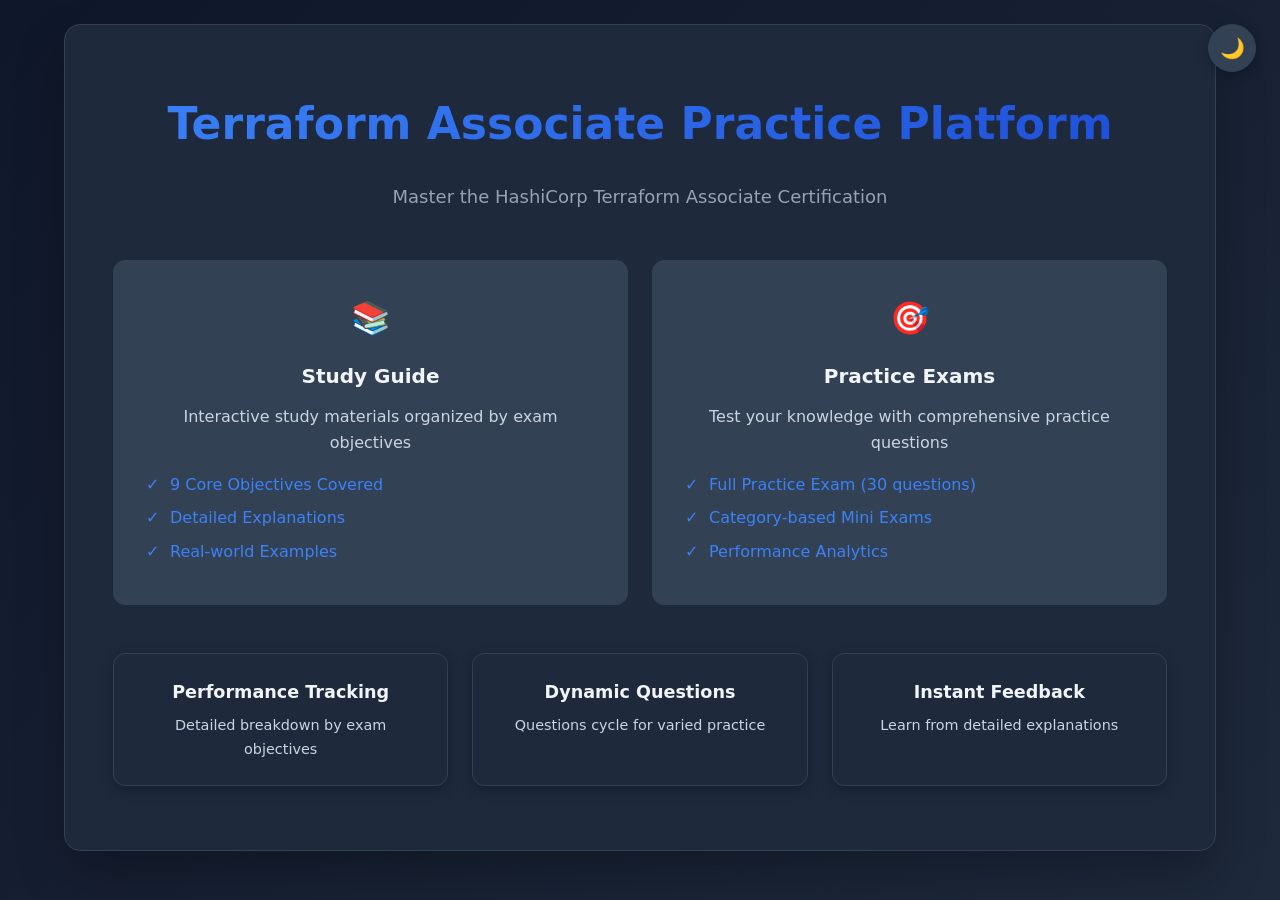
==== index.html @ 5cf45c3d "feat: theme toggler" ====
<!DOCTYPE html>
<html lang="en">
<head>
    <meta charset="UTF-8">
    <meta name="viewport" content="width=device-width, initial-scale=1.0">
    <title>Terraform Associate Practice Platform</title>
    <link rel="stylesheet" href="styles.css">
</head>
<body>
    <div class="container">
        <!-- Theme Toggle -->
        <div class="theme-toggle-container">
            <button class="theme-toggle" onclick="toggleTheme()" aria-label="Toggle theme">
                <span class="theme-icon">🌙</span>
            </button>
        </div>

        <!-- Welcome Screen -->
        <div class="screen active" id="welcome-screen">
            <div class="welcome-content">
                <h1>Terraform Associate Practice Platform</h1>
                <p class="subtitle">Master the HashiCorp Terraform Associate Certification</p>

                <div class="mode-selection">
                    <div class="mode-card" onclick="showStudyGuide()">
                        <div class="mode-icon">📚</div>
                        <h3>Study Guide</h3>
                        <p>Interactive study materials organized by exam objectives</p>
                        <ul>
                            <li>9 Core Objectives Covered</li>
                            <li>Detailed Explanations</li>
                            <li>Real-world Examples</li>
                        </ul>
                    </div>

                    <div class="mode-card" onclick="showExamOptions()">
                        <div class="mode-icon">🎯</div>
                        <h3>Practice Exams</h3>
                        <p>Test your knowledge with comprehensive practice questions</p>
                        <ul>
                            <li>Full Practice Exam (30 questions)</li>
                            <li>Category-based Mini Exams</li>
                            <li>Performance Analytics</li>
                        </ul>
                    </div>
                </div>

                <div class="exam-info">
                    <div class="info-card">
                        <h3>Performance Tracking</h3>
                        <p>Detailed breakdown by exam objectives</p>
                    </div>
                    <div class="info-card">
                        <h3>Dynamic Questions</h3>
                        <p>Questions cycle for varied practice</p>
                    </div>
                    <div class="info-card">
                        <h3>Instant Feedback</h3>
                        <p>Learn from detailed explanations</p>
                    </div>
                </div>
            </div>
        </div>

        <!-- Study Guide Screen -->
        <div class="screen" id="study-guide-screen">
            <div class="study-header">
                <button class="btn-back" onclick="goHome()">← Back to Home</button>
                <h1>Terraform Associate Study Guide</h1>
                <p>Comprehensive study materials for all 9 exam objectives</p>
            </div>

            <div class="objectives-grid" id="objectives-grid">
                <!-- Objectives will be populated by JavaScript -->
            </div>
        </div>

        <!-- Objective Detail Screen -->
        <div class="screen" id="objective-detail-screen">
            <div class="objective-header">
                <button class="btn-back" onclick="showStudyGuide()">← Back to Study Guide</button>
                <div class="objective-title" id="objective-title"></div>
                <div class="objective-description" id="objective-description"></div>
            </div>

            <div class="objective-content" id="objective-content">
                <!-- Content will be populated by JavaScript -->
            </div>

            <div class="objective-actions">
                <button class="btn-secondary" onclick="startObjectiveExam()">Practice Questions for This Objective</button>
            </div>
        </div>

        <!-- Exam Options Screen -->
        <div class="screen" id="exam-options-screen">
            <div class="exam-options-header">
                <button class="btn-back" onclick="goHome()">← Back to Home</button>
                <h1>Practice Exam Options</h1>
                <p>Choose your preferred exam format</p>
            </div>

            <div class="exam-types">
                <div class="exam-type-card" onclick="startFullExam()">
                    <div class="exam-icon">🏆</div>
                    <h3>Full Practice Exam</h3>
                    <p>30 questions covering all objectives</p>
                    <div class="exam-details">
                        <span>45 minutes</span>
                        <span>Complete performance analysis</span>
                    </div>
                </div>

                <div class="exam-type-card" onclick="showCategoryExams()">
                    <div class="exam-icon">📋</div>
                    <h3>Category-based Exams</h3>
                    <p>Focus on specific exam objectives</p>
                    <div class="exam-details">
                        <span>5-10 minutes each</span>
                        <span>Targeted practice</span>
                    </div>
                </div>
            </div>
        </div>

        <!-- Category Exams Screen -->
        <div class="screen" id="category-exams-screen">
            <div class="category-header">
                <button class="btn-back" onclick="showExamOptions()">← Back to Exam Options</button>
                <h1>Category-based Practice Exams</h1>
                <p>Select an objective to practice specific topics</p>
            </div>

            <div class="category-grid" id="category-grid">
                <!-- Categories will be populated by JavaScript -->
            </div>
        </div>

        <!-- Exam Screen -->
        <div class="screen" id="exam-screen">
            <div class="exam-header">
                <button class="btn-back" onclick="exitExam()">← Exit Exam</button>
                <div class="exam-progress">
                    <div class="progress-info">
                        <span id="questionCounter">Question 1 of 30</span>
                        <span id="timer">45:00</span>
                    </div>
                    <div class="progress-bar">
                        <div class="progress-fill" id="progressFill"></div>
                    </div>
                </div>
            </div>

            <div class="question-container">
                <div class="question-header">
                    <div class="question-meta">
                        <span class="difficulty-badge" id="difficultyBadge">Medium</span>
                        <span class="objective-badge" id="objectiveBadge">Objective 3</span>
                    </div>
                </div>

                <div class="question-content">
                    <h2 id="questionText">Question will appear here</h2>
                    <div class="code-block" id="codeBlock" style="display: none;">
                        <pre><code id="codeContent"></code></pre>
                    </div>
                </div>

                <div class="options-container" id="optionsContainer">
                    <!-- Options will be populated by JavaScript -->
                </div>

                <div class="question-actions">
                    <button class="btn-secondary" onclick="previousQuestion()">← Previous</button>
                    <button class="btn-primary" onclick="nextQuestion()">Next →</button>
                </div>
            </div>
        </div>

        <!-- Results Screen -->
        <div class="screen" id="results-screen">
            <div class="results-header">
                <h1>Exam Complete!</h1>
                <div class="score-display">
                    <div class="score-circle">
                        <span class="score-percentage" id="scorePercentage">0%</span>
                        <span class="score-text">Score</span>
                    </div>
                </div>
            </div>

            <div class="results-content">
                <div class="results-summary">
                    <div class="summary-card">
                        <h3>Overall Performance</h3>
                        <div class="performance-stats" id="performanceStats">
                            <!-- Stats will be populated by JavaScript -->
                        </div>
                    </div>

                    <div class="summary-card">
                        <h3>Performance by Objective</h3>
                        <div class="objective-breakdown" id="objectiveBreakdown">
                            <!-- Breakdown will be populated by JavaScript -->
                        </div>
                    </div>
                </div>

                <div class="results-actions">
                    <button class="btn-primary" onclick="reviewAnswers()">Review Answers</button>
                    <button class="btn-secondary" onclick="startNewExam()">Take Another Exam</button>
                    <button class="btn-secondary" onclick="goHome()">Back to Home</button>
                </div>
            </div>
        </div>

        <!-- Review Screen -->
        <div class="screen" id="review-screen">
            <div class="review-header">
                <button class="btn-back" onclick="showResults()">← Back to Results</button>
                <h1>Answer Review</h1>
                <div class="review-navigation">
                    <button class="btn-nav" onclick="previousReviewQuestion()">← Previous</button>
                    <span id="reviewCounter">Question 1 of 30</span>
                    <button class="btn-nav" onclick="nextReviewQuestion()">Next →</button>
                </div>
            </div>

            <div class="review-content">
                <div class="review-question">
                    <div class="question-meta">
                        <span class="difficulty-badge" id="reviewDifficultyBadge">Medium</span>
                        <span class="objective-badge" id="reviewObjectiveBadge">Objective 3</span>
                        <span class="result-badge" id="resultBadge">Correct</span>
                    </div>

                    <h2 id="reviewQuestionText">Question will appear here</h2>
                    <div class="code-block" id="reviewCodeBlock" style="display: none;">
                        <pre><code id="reviewCodeContent"></code></pre>
                    </div>

                    <div class="answer-comparison">
                        <div class="answer-section">
                            <h4>Your Answer:</h4>
                            <div class="answer-option user-answer" id="userAnswer">Option A</div>
                        </div>

                        <div class="answer-section">
                            <h4>Correct Answer:</h4>
                            <div class="answer-option correct-answer" id="correctAnswer">Option B</div>
                        </div>
                    </div>

                    <div class="explanation-section">
                        <h4>Explanation:</h4>
                        <p id="answerExplanation">Detailed explanation will appear here</p>
                    </div>
                </div>
            </div>
        </div>
    </div>

    <script src="questions.js"></script>
    <script src="script.js"></script>
</body>
</html>
---- styles.css ----
/* Modern Terraform Practice Platform Styles */

:root {
    /* Dark theme (default) - Modern dark UI principles */
    --bg-primary: linear-gradient(135deg, #0f172a 0%, #1e293b 100%);
    --bg-card: #1e293b;
    --bg-card-elevated: #334155;
    --bg-welcome: #1e293b;
    --bg-mode-card: #334155;
    --text-primary: #f1f5f9;
    --text-secondary: #cbd5e1;
    --text-tertiary: #94a3b8;
    --text-dark: #1e293b;
    --text-muted: #64748b;
    --border-color: #334155;
    --border-hover: #475569;
    --accent-primary: #3b82f6;
    --accent-secondary: #1d4ed8;
    --success: #10b981;
    --warning: #f59e0b;
    --error: #ef4444;
    --shadow: rgba(0, 0, 0, 0.25);
}

[data-theme="light"] {
    /* Light theme */
    --bg-primary: linear-gradient(135deg, #f8fafc 0%, #e2e8f0 100%);
    --bg-card: #ffffff;
    --bg-card-elevated: #ffffff;
    --bg-welcome: #ffffff;
    --bg-mode-card: #ffffff;
    --text-primary: #1e293b;
    --text-secondary: #475569;
    --text-tertiary: #64748b;
    --text-dark: #1e293b;
    --text-muted: #64748b;
    --border-color: #e2e8f0;
    --border-hover: #cbd5e1;
    --accent-primary: #3b82f6;
    --accent-secondary: #1d4ed8;
    --success: #16a34a;
    --warning: #d97706;
    --error: #dc2626;
    --shadow: rgba(0, 0, 0, 0.1);
}

* {
    margin: 0;
    padding: 0;
    box-sizing: border-box;
}

body {
    font-family: 'Inter', -apple-system, BlinkMacSystemFont, 'Segoe UI', system-ui, sans-serif;
    background: var(--bg-primary);
    min-height: 100vh;
    color: var(--text-primary);
    line-height: 1.6;
    transition: background 0.3s ease, color 0.3s ease;
}

.container {
    max-width: 1200px;
    margin: 0 auto;
    padding: 24px;
}

/* Theme Toggle Styles */
.theme-toggle-container {
    position: fixed;
    top: 24px;
    right: 24px;
    z-index: 1000;
}

.theme-toggle {
    background: var(--bg-card-elevated);
    border: 1px solid var(--border-color);
    border-radius: 50%;
    width: 48px;
    height: 48px;
    display: flex;
    align-items: center;
    justify-content: center;
    cursor: pointer;
    transition: all 0.3s ease;
    box-shadow: 0 4px 12px var(--shadow);
}

.theme-toggle:hover {
    border-color: var(--border-hover);
    transform: scale(1.05);
    box-shadow: 0 6px 20px var(--shadow);
    background: var(--bg-card);
}

.theme-icon {
    font-size: 1.25rem;
    transition: transform 0.3s ease;
}

.theme-toggle:hover .theme-icon {
    transform: rotate(15deg);
}

/* Screen Management */
.screen {
    display: none;
    animation: fadeIn 0.3s ease-out;
}

.screen.active {
    display: block;
}

@keyframes fadeIn {
    from { opacity: 0; transform: translateY(16px); }
    to { opacity: 1; transform: translateY(0); }
}

/* Welcome Screen Styles */
.welcome-content {
    text-align: center;
    background: var(--bg-welcome);
    border-radius: 16px;
    padding: 4rem 3rem;
    box-shadow: 0 24px 48px var(--shadow);
    border: 1px solid var(--border-color);
    transition: all 0.3s ease;
}

.welcome-content h1 {
    font-size: 2.75rem;
    font-weight: 800;
    margin-bottom: 1.5rem;
    background: linear-gradient(135deg, var(--accent-primary), var(--accent-secondary));
    -webkit-background-clip: text;
    -webkit-text-fill-color: transparent;
    background-clip: text;
    color: var(--text-primary);
}

.subtitle {
    font-size: 1.125rem;
    color: var(--text-tertiary);
    margin-bottom: 3rem;
    font-weight: 400;
}

.mode-selection {
    display: grid;
    grid-template-columns: repeat(auto-fit, minmax(320px, 1fr));
    gap: 1.5rem;
    margin-bottom: 3rem;
}

.mode-card {
    background: var(--bg-mode-card);
    border-radius: 12px;
    padding: 2rem;
    cursor: pointer;
    transition: all 0.2s ease;
    border: 1px solid var(--border-color);
    position: relative;
    overflow: hidden;
}

.mode-card::before {
    content: '';
    position: absolute;
    top: 0;
    left: 0;
    right: 0;
    height: 3px;
    background: linear-gradient(90deg, var(--accent-primary), var(--accent-secondary));
    transform: scaleX(0);
    transition: transform 0.2s ease;
}

.mode-card:hover::before {
    transform: scaleX(1);
}

.mode-card:hover {
    transform: translateY(-2px);
    box-shadow: 0 12px 24px var(--shadow);
    border-color: var(--border-hover);
    background: var(--bg-card-elevated);
}

.mode-icon {
    font-size: 2rem;
    margin-bottom: 1rem;
    color: var(--accent-primary);
}

.mode-card h3 {
    font-size: 1.25rem;
    font-weight: 600;
    margin-bottom: 0.75rem;
    color: var(--text-primary);
}

.mode-card p {
    color: var(--text-secondary);
    margin-bottom: 1rem;
    line-height: 1.6;
}

.mode-card ul {
    list-style: none;
    text-align: left;
}

.mode-card li {
    color: var(--accent-primary);
    margin-bottom: 0.5rem;
    position: relative;
    padding-left: 1.5rem;
}

.mode-card li::before {
    content: '✓';
    position: absolute;
    left: 0;
    color: var(--accent-primary);
    font-weight: bold;
}

.exam-info {
    display: grid;
    grid-template-columns: repeat(auto-fit, minmax(250px, 1fr));
    gap: 1.5rem;
    margin-top: 2rem;
}

.info-card {
    background: var(--bg-card);
    border-radius: 12px;
    padding: 1.5rem;
    border: 1px solid var(--border-color);
    transition: all 0.3s ease;
    box-shadow: 0 4px 12px var(--shadow);
}

.info-card:hover {
    transform: translateY(-2px);
    border-color: var(--border-hover);
    box-shadow: 0 8px 25px var(--shadow);
    background: var(--bg-card-elevated);
}

.info-card h3 {
    color: var(--text-primary);
    margin-bottom: 0.5rem;
    font-size: 1.1rem;
    font-weight: 600;
}

.info-card p {
    color: var(--text-secondary);
    font-size: 0.9rem;
}

/* Button Styles */
.btn-back {
    background: none;
    border: 2px solid #667eea;
    color: #667eea;
    padding: 0.75rem 1.5rem;
    border-radius: 8px;
    cursor: pointer;
    font-weight: 500;
    transition: all 0.3s ease;
    margin-bottom: 2rem;
}

.btn-back:hover {
    background: #667eea;
    color: white;
}

.btn-primary {
    background: linear-gradient(135deg, #3b82f6, #1d4ed8);
    color: white;
    border: none;
    padding: 0.875rem 1.75rem;
    border-radius: 8px;
    cursor: pointer;
    font-weight: 500;
    font-size: 0.95rem;
    transition: all 0.2s ease;
    margin: 0.25rem;
    box-shadow: 0 2px 4px rgba(59, 130, 246, 0.2);
}

.btn-primary:hover {
    transform: translateY(-1px);
    box-shadow: 0 4px 12px rgba(59, 130, 246, 0.3);
    background: linear-gradient(135deg, #2563eb, #1e40af);
}

.btn-secondary {
    background: rgba(255, 255, 255, 0.95);
    color: #475569;
    border: 1px solid #cbd5e1;
    padding: 0.875rem 1.75rem;
    border-radius: 8px;
    cursor: pointer;
    font-weight: 500;
    font-size: 0.95rem;
    transition: all 0.2s ease;
    margin: 0.25rem;
}

.btn-secondary:hover {
    background: #f8fafc;
    border-color: #94a3b8;
    color: #334155;
    transform: translateY(-1px);
}

.btn-back {
    background: rgba(255, 255, 255, 0.9);
    color: #64748b;
    border: 1px solid #e2e8f0;
    padding: 0.5rem 1rem;
    border-radius: 6px;
    cursor: pointer;
    font-weight: 500;
    font-size: 0.875rem;
    transition: all 0.2s ease;
    margin-bottom: 1.5rem;
}

.btn-back:hover {
    background: white;
    color: #475569;
    border-color: #cbd5e1;
}

/* Study Guide Styles */
.study-header {
    text-align: center;
    margin-bottom: 3rem;
}

.study-header h1 {
    color: var(--text-primary);
    font-size: 2.5rem;
    margin-bottom: 1rem;
}

.study-header p {
    color: var(--text-secondary);
    font-size: 1.2rem;
}

.objectives-grid {
    display: grid;
    grid-template-columns: repeat(auto-fit, minmax(350px, 1fr));
    gap: 1.5rem;
}

.objective-card {
    background: var(--bg-card);
    border-radius: 16px;
    padding: 2rem;
    cursor: pointer;
    transition: all 0.3s ease;
    box-shadow: 0 4px 12px var(--shadow);
    border: 1px solid var(--border-color);
}

.objective-card:hover {
    transform: translateY(-5px);
    box-shadow: 0 15px 30px var(--shadow);
    background: var(--bg-card-elevated);
    border-color: var(--border-hover);
}

.objective-number {
    background: linear-gradient(135deg, var(--accent-primary), var(--accent-secondary));
    color: white;
    padding: 0.5rem 1rem;
    border-radius: 20px;
    font-size: 0.9rem;
    font-weight: 600;
    display: inline-block;
    margin-bottom: 1rem;
}

.objective-card h3 {
    font-size: 1.3rem;
    margin-bottom: 1rem;
    color: var(--text-primary);
    line-height: 1.4;
}

.objective-card p {
    color: var(--text-secondary);
    margin-bottom: 1rem;
    line-height: 1.6;
}

.topic-count {
    color: var(--accent-primary);
    font-weight: 500;
    font-size: 0.9rem;
}

/* Objective Detail Styles */
.objective-header {
    background: white;
    border-radius: 16px;
    padding: 2rem;
    margin-bottom: 2rem;
    box-shadow: 0 4px 12px rgba(0, 0, 0, 0.1);
}

.objective-title h1 {
    color: #333;
    margin-bottom: 1rem;
}

.objective-description {
    color: #666;
    font-size: 1.1rem;
    line-height: 1.6;
}

.objective-content {
    background: white;
    border-radius: 16px;
    padding: 2rem;
    margin-bottom: 2rem;
    box-shadow: 0 4px 12px rgba(0, 0, 0, 0.1);
}

.topic-section {
    margin-bottom: 3rem;
    padding-bottom: 2rem;
    border-bottom: 1px solid #eee;
}

.topic-section:last-child {
    border-bottom: none;
    margin-bottom: 0;
}

.topic-section h3 {
    color: #333;
    margin-bottom: 1rem;
    font-size: 1.4rem;
}

.topic-content {
    color: #666;
    line-height: 1.8;
    font-size: 1rem;
}

.objective-actions {
    text-align: center;
}

/* Exam Options Styles */
.exam-options-header {
    text-align: center;
    margin-bottom: 3rem;
}

.exam-options-header h1 {
    color: var(--text-primary);
    font-size: 2.5rem;
    margin-bottom: 1rem;
}

.exam-options-header p {
    color: var(--text-secondary);
    font-size: 1.2rem;
}

.exam-types {
    display: grid;
    grid-template-columns: repeat(auto-fit, minmax(400px, 1fr));
    gap: 2rem;
}

.exam-type-card {
    background: var(--bg-card);
    border-radius: 16px;
    padding: 2.5rem;
    cursor: pointer;
    transition: all 0.3s ease;
    box-shadow: 0 4px 12px var(--shadow);
    text-align: center;
    border: 1px solid var(--border-color);
}

.exam-type-card:hover {
    transform: translateY(-5px);
    box-shadow: 0 15px 30px var(--shadow);
    background: var(--bg-card-elevated);
    border-color: var(--border-hover);
}

.exam-icon {
    font-size: 4rem;
    margin-bottom: 1.5rem;
}

.exam-type-card h3 {
    font-size: 1.8rem;
    margin-bottom: 1rem;
    color: var(--text-primary);
}

.exam-type-card p {
    color: var(--text-secondary);
    margin-bottom: 1.5rem;
    font-size: 1.1rem;
}

.exam-details {
    display: flex;
    justify-content: center;
    gap: 1rem;
    flex-wrap: wrap;
}

.exam-details span {
    background: var(--bg-card-elevated);
    color: var(--accent-primary);
    padding: 0.5rem 1rem;
    border-radius: 20px;
    font-size: 0.9rem;
    font-weight: 500;
    border: 1px solid var(--border-color);
}

/* Category Exams Styles */
.category-header {
    text-align: center;
    margin-bottom: 3rem;
}

.category-header h1 {
    color: var(--text-primary);
    font-size: 2.5rem;
    margin-bottom: 1rem;
}

.category-header p {
    color: var(--text-secondary);
    font-size: 1.2rem;
}

.category-grid {
    display: grid;
    grid-template-columns: repeat(auto-fit, minmax(300px, 1fr));
    gap: 1.5rem;
}

.category-card {
    background: var(--bg-card);
    border-radius: 16px;
    padding: 2rem;
    cursor: pointer;
    transition: all 0.3s ease;
    box-shadow: 0 4px 12px var(--shadow);
    border: 1px solid var(--border-color);
}

.category-card:hover {
    transform: translateY(-5px);
    box-shadow: 0 15px 30px var(--shadow);
    background: var(--bg-card-elevated);
    border-color: var(--border-hover);
}

.category-number {
    background: linear-gradient(135deg, var(--accent-primary), var(--accent-secondary));
    color: white;
    padding: 0.5rem 1rem;
    border-radius: 20px;
    font-size: 0.9rem;
    font-weight: 600;
    display: inline-block;
    margin-bottom: 1rem;
}

.category-card h3 {
    font-size: 1.3rem;
    margin-bottom: 1rem;
    color: var(--text-primary);
    line-height: 1.4;
}

.category-stats {
    display: flex;
    gap: 1rem;
    justify-content: space-between;
}

.category-stats span {
    background: var(--bg-card-elevated);
    color: var(--accent-primary);
    padding: 0.4rem 0.8rem;
    border-radius: 16px;
    font-size: 0.9rem;
    font-weight: 500;
    border: 1px solid var(--border-color);
}

/* Exam Screen Styles */
.exam-header {
    background: var(--bg-card);
    border-radius: 16px;
    padding: 1.5rem;
    margin-bottom: 2rem;
    border: 1px solid var(--border-color);
    box-shadow: 0 8px 25px var(--shadow);
}

.exam-progress {
    display: flex;
    flex-direction: column;
    gap: 1rem;
}

.progress-info {
    display: flex;
    justify-content: space-between;
    align-items: center;
    color: var(--text-primary);
    font-weight: 500;
}

.progress-bar {
    background: var(--bg-card-elevated);
    border-radius: 10px;
    height: 8px;
    overflow: hidden;
    border: 1px solid var(--border-color);
}

.progress-fill {
    background: linear-gradient(135deg, var(--accent-primary), var(--accent-secondary));
    height: 100%;
    border-radius: 10px;
    transition: width 0.3s ease;
}

.question-container {
    background: var(--bg-card);
    border-radius: 16px;
    padding: 2rem;
    border: 1px solid var(--border-color);
    box-shadow: 0 8px 25px var(--shadow);
}

.question-meta {
    display: flex;
    gap: 1rem;
    margin-bottom: 2rem;
}

.difficulty-badge {
    padding: 0.4rem 1rem;
    border-radius: 20px;
    font-size: 0.9rem;
    font-weight: 600;
}

.difficulty-badge.easy {
    background: rgba(34, 197, 94, 0.2);
    color: var(--success);
    border: 1px solid rgba(34, 197, 94, 0.3);
}

.difficulty-badge.medium {
    background: rgba(251, 191, 36, 0.2);
    color: var(--warning);
    border: 1px solid rgba(251, 191, 36, 0.3);
}

.difficulty-badge.hard {
    background: rgba(239, 68, 68, 0.2);
    color: var(--error);
    border: 1px solid rgba(239, 68, 68, 0.3);
}

.objective-badge {
    background: rgba(59, 130, 246, 0.2);
    color: var(--accent-primary);
    border: 1px solid rgba(59, 130, 246, 0.3);
    padding: 0.4rem 1rem;
    border-radius: 20px;
    font-size: 0.9rem;
    font-weight: 600;
}

.question-content h2 {
    color: var(--text-primary);
    margin-bottom: 1.5rem;
    line-height: 1.6;
    font-size: 1.4rem;
    font-weight: 600;
}

.code-block {
    background: #2d3748;
    border-radius: 8px;
    padding: 1.5rem;
    margin: 1.5rem 0;
    overflow-x: auto;
}

.code-block pre {
    margin: 0;
    color: #e2e8f0;
    font-family: 'Monaco', 'Consolas', monospace;
    font-size: 0.9rem;
    line-height: 1.6;
}

.options-container {
    margin: 2rem 0;
}

.option {
    background: var(--bg-card-elevated);
    border: 1px solid var(--border-color);
    border-radius: 12px;
    padding: 1rem;
    margin-bottom: 1rem;
    cursor: pointer;
    transition: all 0.3s ease;
    display: flex;
    align-items: center;
    gap: 1rem;
    color: var(--text-primary);
}

.option:hover {
    border-color: var(--accent-primary);
    background: var(--bg-card);
    transform: translateY(-1px);
    box-shadow: 0 4px 12px var(--shadow);
}

.option.selected {
    border-color: var(--accent-primary);
    background: var(--bg-card);
    color: var(--text-primary);
    box-shadow: 0 0 0 1px var(--accent-primary);
}

.option-letter {
    background: var(--accent-primary);
    color: white;
    width: 32px;
    height: 32px;
    border-radius: 50%;
    display: flex;
    align-items: center;
    justify-content: center;
    font-weight: 600;
    font-size: 0.9rem;
    flex-shrink: 0;
}

.option.selected .option-letter {
    background: var(--accent-secondary);
    color: white;
}

.option-text {
    flex: 1;
    line-height: 1.5;
}

.question-actions {
    display: flex;
    justify-content: space-between;
    margin-top: 2rem;
}

/* Results Screen Styles */
.results-header {
    text-align: center;
    margin-bottom: 3rem;
}

.results-header h1 {
    color: var(--text-primary);
    font-size: 3rem;
    margin-bottom: 2rem;
    font-weight: 700;
}

.score-display {
    margin-bottom: 2rem;
}

.score-circle {
    background: var(--bg-card);
    border: 2px solid var(--border-color);
    border-radius: 50%;
    width: 200px;
    height: 200px;
    display: flex;
    flex-direction: column;
    align-items: center;
    justify-content: center;
    margin: 0 auto;
    box-shadow: 0 15px 35px var(--shadow);
}

.score-percentage {
    font-size: 3rem;
    font-weight: 700;
    color: var(--accent-primary);
}

.score-text {
    color: var(--text-tertiary);
    font-weight: 500;
}

.results-content {
    background: var(--bg-card);
    border: 1px solid var(--border-color);
    border-radius: 16px;
    padding: 2rem;
    box-shadow: 0 8px 25px var(--shadow);
}

.results-summary {
    display: grid;
    grid-template-columns: repeat(auto-fit, minmax(400px, 1fr));
    gap: 2rem;
    margin-bottom: 2rem;
}

.summary-card {
    background: var(--bg-card-elevated);
    border: 1px solid var(--border-color);
    border-radius: 12px;
    padding: 1.5rem;
}

.summary-card h3 {
    color: var(--text-primary);
    margin-bottom: 1.5rem;
    font-size: 1.3rem;
}

.performance-stats {
    display: flex;
    flex-direction: column;
    gap: 1rem;
}

.stat-item {
    display: flex;
    justify-content: space-between;
    align-items: center;
    padding: 0.5rem 0;
}

.stat-label {
    color: #666;
}

.stat-value {
    font-weight: 600;
    color: #333;
}

.objective-breakdown {
    display: flex;
    flex-direction: column;
    gap: 1rem;
}

.objective-score {
    padding: 1rem;
    border-radius: 8px;
    background: white;
    border: 1px solid #e2e8f0;
}

.objective-info {
    display: flex;
    justify-content: space-between;
    align-items: center;
    margin-bottom: 0.5rem;
}

.objective-name {
    font-size: 0.9rem;
    color: #333;
    flex: 1;
}

.objective-score-text {
    font-weight: 600;
    color: #667eea;
}

.score-bar {
    background: #f0f0f0;
    border-radius: 4px;
    height: 6px;
    overflow: hidden;
    margin-bottom: 0.5rem;
}

.score-fill {
    background: linear-gradient(135deg, #667eea, #764ba2);
    height: 100%;
    border-radius: 4px;
    transition: width 0.3s ease;
}

.recommendation {
    font-size: 0.8rem;
    color: #666;
}

.results-actions {
    text-align: center;
    margin-top: 2rem;
}

/* Review Screen Styles */
.review-header {
    background: white;
    border-radius: 16px;
    padding: 1.5rem;
    margin-bottom: 2rem;
    box-shadow: 0 4px 12px rgba(0, 0, 0, 0.1);
}

.review-header h1 {
    color: #333;
    margin-bottom: 1rem;
}

.review-navigation {
    display: flex;
    justify-content: space-between;
    align-items: center;
}

.btn-nav {
    background: #667eea;
    color: white;
    border: none;
    padding: 0.5rem 1rem;
    border-radius: 8px;
    cursor: pointer;
    font-weight: 500;
}

.review-content {
    background: white;
    border-radius: 16px;
    padding: 2rem;
    box-shadow: 0 4px 12px rgba(0, 0, 0, 0.1);
}

.result-badge {
    padding: 0.4rem 1rem;
    border-radius: 20px;
    font-size: 0.9rem;
    font-weight: 600;
}

.result-badge.correct {
    background: #d4edda;
    color: #155724;
}

.result-badge.incorrect {
    background: #f8d7da;
    color: #721c24;
}

.answer-comparison {
    display: grid;
    grid-template-columns: repeat(auto-fit, minmax(250px, 1fr));
    gap: 1.5rem;
    margin: 2rem 0;
}

.answer-section h4 {
    color: #333;
    margin-bottom: 1rem;
}

.answer-option {
    padding: 1rem;
    border-radius: 8px;
    border: 2px solid #e2e8f0;
}

.correct-answer {
    border-color: #28a745;
    background: #d4edda;
    color: #155724;
}

.incorrect-answer {
    border-color: #dc3545;
    background: #f8d7da;
    color: #721c24;
}

.explanation-section {
    background: #f8f9ff;
    border-radius: 8px;
    padding: 1.5rem;
    margin-top: 2rem;
}

.explanation-section h4 {
    color: #333;
    margin-bottom: 1rem;
}

.explanation-section p {
    color: #666;
    line-height: 1.6;
}

/* Responsive Design */
@media (max-width: 768px) {
    .container {
        padding: 10px;
    }
    
    .welcome-content h1 {
        font-size: 2rem;
    }
    
    .mode-selection {
        grid-template-columns: 1fr;
    }
    
    .exam-types {
        grid-template-columns: 1fr;
    }
    
    .category-grid {
        grid-template-columns: 1fr;
    }
    
    .objectives-grid {
        grid-template-columns: 1fr;
    }
    
    .results-summary {
        grid-template-columns: 1fr;
    }
    
    .answer-comparison {
        grid-template-columns: 1fr;
    }
    
    .question-actions {
        flex-direction: column;
        gap: 1rem;
    }
    
    .review-navigation {
        flex-direction: column;
        gap: 1rem;
        text-align: center;
    }
}
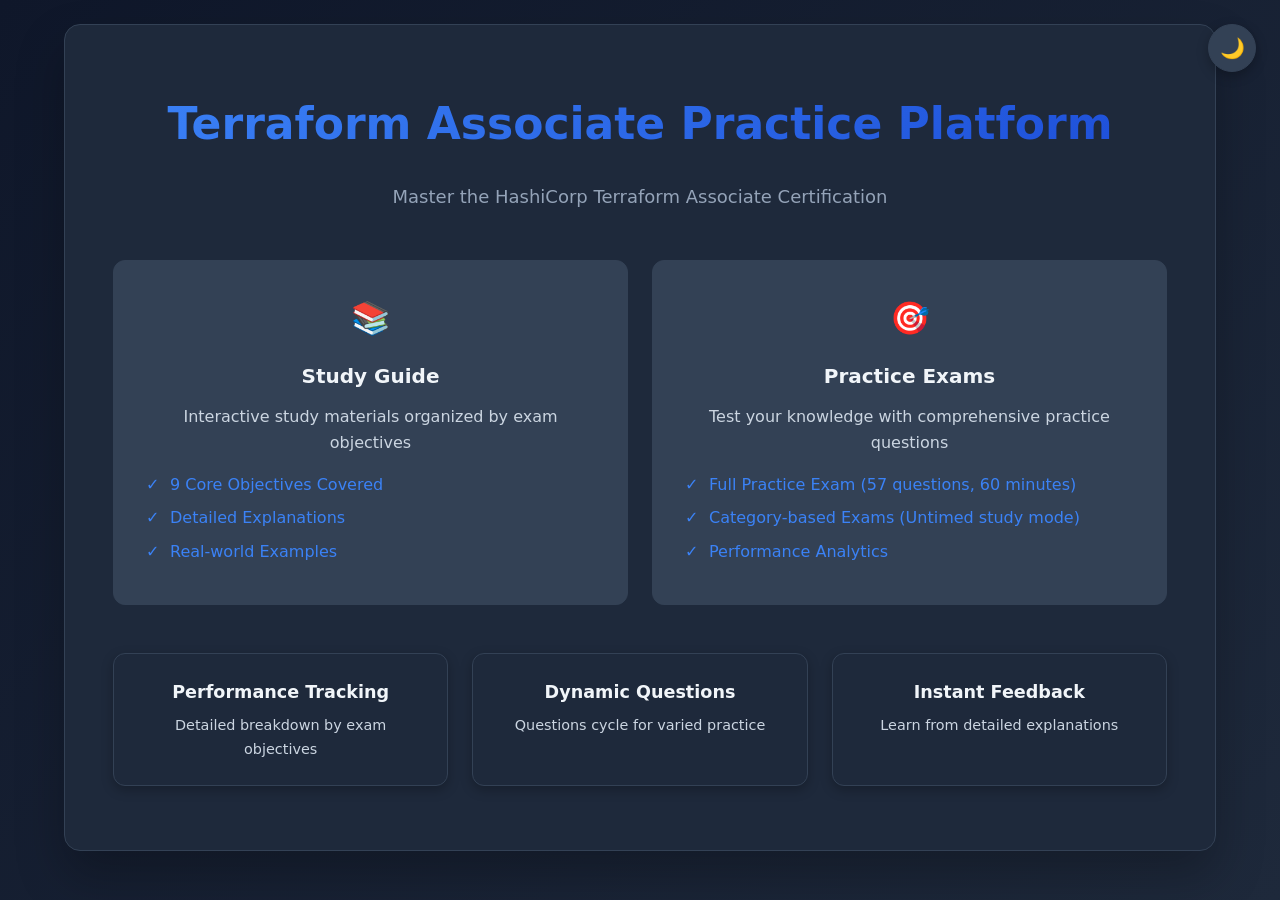
==== commit 41c30f4b: "chore/readme updates" ====
--- a/index.html
+++ b/index.html
@@ -2,7 +2,7 @@
 <html lang="en">
 <head>
     <meta charset="UTF-8">
-    <meta name="viewport" content="width=device-width, initial-scale=1.0">
+    <meta name="viewport" content="width=device-width, initial-scale=1.0, maximum-scale=5.0, user-scalable=yes">
     <title>Terraform Associate Practice Platform</title>
     <link rel="stylesheet" href="styles.css">
 </head>
@@ -38,8 +38,8 @@
                         <h3>Practice Exams</h3>
                         <p>Test your knowledge with comprehensive practice questions</p>
                         <ul>
-                            <li>Full Practice Exam (30 questions)</li>
-                            <li>Category-based Mini Exams</li>
+                            <li>Full Practice Exam (57 questions, 60 minutes)</li>
+                            <li>Category-based Exams (Untimed study mode)</li>
                             <li>Performance Analytics</li>
                         </ul>
                     </div>
@@ -104,19 +104,20 @@
                 <div class="exam-type-card" onclick="startFullExam()">
                     <div class="exam-icon">🏆</div>
                     <h3>Full Practice Exam</h3>
-                    <p>30 questions covering all objectives</p>
+                    <p>57 questions covering all objectives - matches real exam format</p>
                     <div class="exam-details">
-                        <span>45 minutes</span>
+                        <span>60 minutes</span>
                         <span>Complete performance analysis</span>
+                        <span>Real exam simulation</span>
                     </div>
                 </div>
 
                 <div class="exam-type-card" onclick="showCategoryExams()">
                     <div class="exam-icon">📋</div>
                     <h3>Category-based Exams</h3>
-                    <p>Focus on specific exam objectives</p>
+                    <p>Focus on specific exam objectives - untimed study mode</p>
                     <div class="exam-details">
-                        <span>5-10 minutes each</span>
+                        <span>No time limit</span>
                         <span>Targeted practice</span>
                     </div>
                 </div>
@@ -143,7 +144,7 @@
                 <div class="exam-progress">
                     <div class="progress-info">
                         <span id="questionCounter">Question 1 of 30</span>
-                        <span id="timer">45:00</span>
+                        <span id="timer">60:00</span>
                     </div>
                     <div class="progress-bar">
                         <div class="progress-fill" id="progressFill"></div>
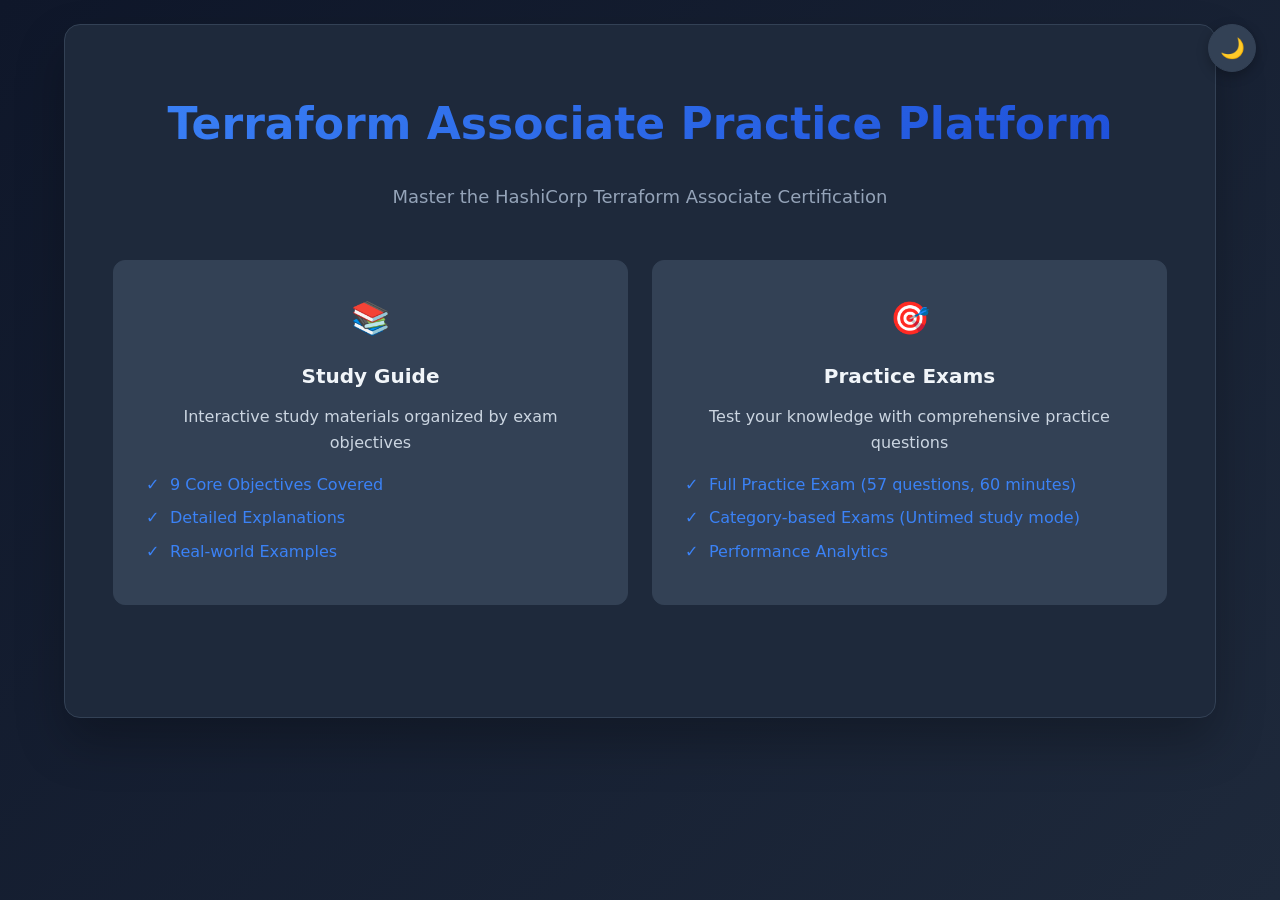
==== commit 4eb9f037: "chore: remove redundant elements" ====
--- a/index.html
+++ b/index.html
@@ -44,21 +44,6 @@
                         </ul>
                     </div>
                 </div>
-
-                <div class="exam-info">
-                    <div class="info-card">
-                        <h3>Performance Tracking</h3>
-                        <p>Detailed breakdown by exam objectives</p>
-                    </div>
-                    <div class="info-card">
-                        <h3>Dynamic Questions</h3>
-                        <p>Questions cycle for varied practice</p>
-                    </div>
-                    <div class="info-card">
-                        <h3>Instant Feedback</h3>
-                        <p>Learn from detailed explanations</p>
-                    </div>
-                </div>
             </div>
         </div>
 
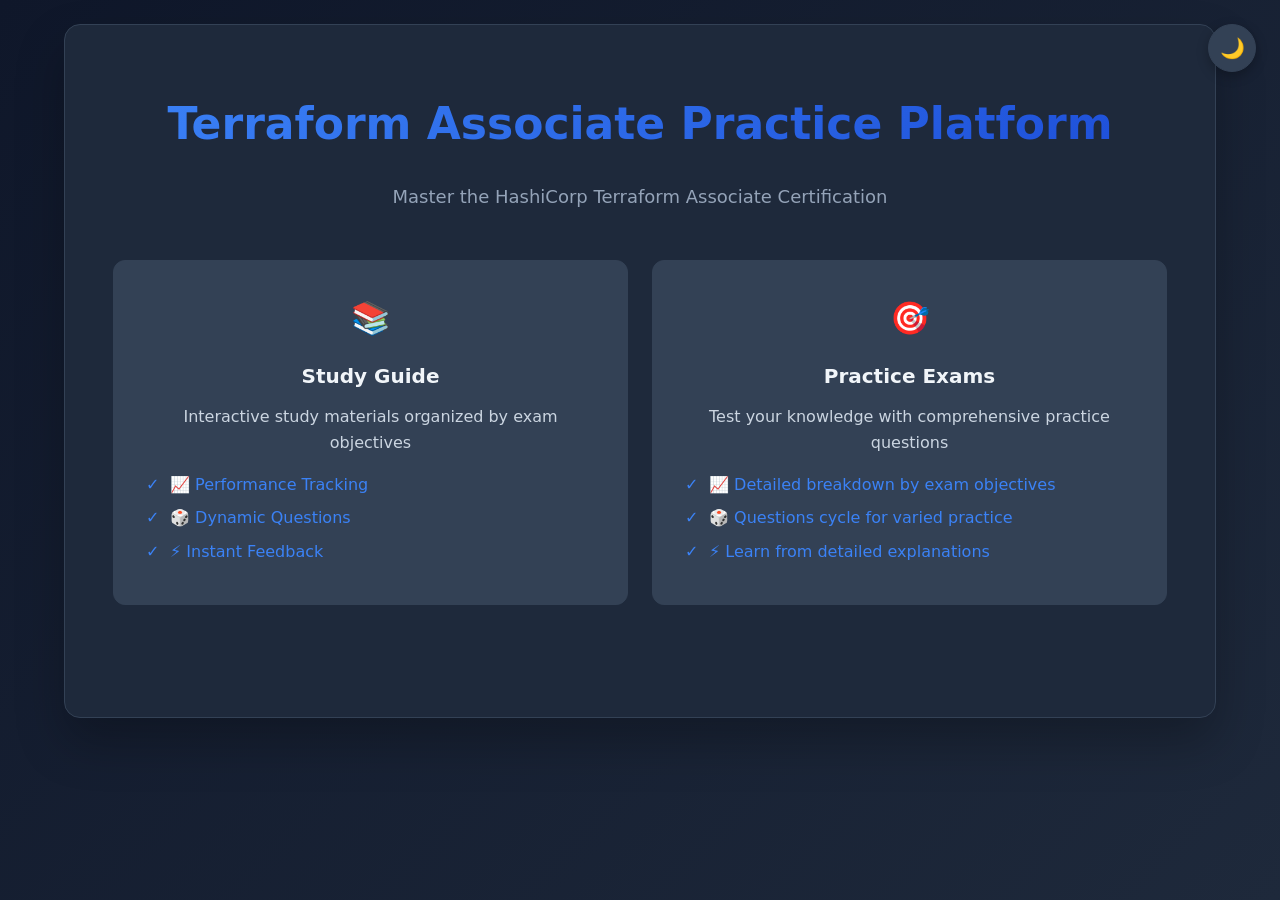
==== commit 674d8616: "fix: ui bugs" ====
--- a/index.html
+++ b/index.html
@@ -27,9 +27,9 @@
                         <h3>Study Guide</h3>
                         <p>Interactive study materials organized by exam objectives</p>
                         <ul>
-                            <li>9 Core Objectives Covered</li>
-                            <li>Detailed Explanations</li>
-                            <li>Real-world Examples</li>
+                            <li>📈 Performance Tracking</li>
+                            <li>🎲 Dynamic Questions</li>
+                            <li>⚡ Instant Feedback</li>
                         </ul>
                     </div>
 
@@ -38,9 +38,9 @@
                         <h3>Practice Exams</h3>
                         <p>Test your knowledge with comprehensive practice questions</p>
                         <ul>
-                            <li>Full Practice Exam (57 questions, 60 minutes)</li>
-                            <li>Category-based Exams (Untimed study mode)</li>
-                            <li>Performance Analytics</li>
+                            <li>📈 Detailed breakdown by exam objectives</li>
+                            <li>🎲 Questions cycle for varied practice</li>
+                            <li>⚡ Learn from detailed explanations</li>
                         </ul>
                     </div>
                 </div>
--- a/styles.css
+++ b/styles.css
@@ -50,6 +50,45 @@
     box-sizing: border-box;
 }
 
+html {
+    /* Improve scrolling performance on mobile */
+    -webkit-overflow-scrolling: touch;
+    /* Better font rendering on mobile */
+    -webkit-text-size-adjust: 100%;
+    -ms-text-size-adjust: 100%;
+}
+
+/* Improved text scaling for mobile devices */
+@media (max-width: 480px) {
+    html {
+        font-size: 16px; /* Prevent iOS zoom on form focus */
+    }
+
+    /* Improve text legibility on small screens */
+    .question-text {
+        font-size: 1.15rem;
+        line-height: 1.4;
+    }
+
+    .option-label {
+        font-size: 0.95rem;
+        line-height: 1.3;
+    }
+
+    /* Ensure code blocks are readable on mobile */
+    .code-block {
+        font-size: 0.8rem;
+        overflow-x: auto;
+        -webkit-overflow-scrolling: touch;
+    }
+
+    .code-block pre {
+        padding: 1rem;
+        white-space: pre;
+        word-wrap: normal;
+    }
+}
+
 body {
     font-family: 'Inter', -apple-system, BlinkMacSystemFont, 'Segoe UI', system-ui, sans-serif;
     background: var(--bg-primary);
@@ -57,19 +96,33 @@
     color: var(--text-primary);
     line-height: 1.6;
     transition: background 0.3s ease, color 0.3s ease;
+    -webkit-font-smoothing: antialiased;
+    -moz-osx-font-smoothing: grayscale;
+    /* Prevent zoom on double tap on iOS */
+    touch-action: manipulation;
+    /* Improve text rendering on mobile */
+    text-rendering: optimizeLegibility;
 }
 
 .container {
     max-width: 1200px;
     margin: 0 auto;
     padding: 24px;
+    /* Ensure content doesn't touch edges on very small screens */
+    min-height: 100vh;
+    position: relative;
+    /* Handle iPhone safe area insets */
+    padding-left: max(24px, env(safe-area-inset-left));
+    padding-right: max(24px, env(safe-area-inset-right));
+    padding-top: max(24px, env(safe-area-inset-top));
+    padding-bottom: max(24px, env(safe-area-inset-bottom));
 }
 
 /* Theme Toggle Styles */
 .theme-toggle-container {
     position: fixed;
-    top: 24px;
-    right: 24px;
+    top: max(24px, env(safe-area-inset-top, 24px));
+    right: max(24px, env(safe-area-inset-right, 24px));
     z-index: 1000;
 }
 
@@ -163,6 +216,11 @@
     border: 1px solid var(--border-color);
     position: relative;
     overflow: hidden;
+    /* Enhanced touch interaction */
+    -webkit-tap-highlight-color: transparent;
+    user-select: none;
+    /* Minimum touch target size */
+    min-height: 200px;
 }
 
 .mode-card::before {
@@ -292,6 +350,11 @@
     transition: all 0.2s ease;
     margin: 0.25rem;
     box-shadow: 0 2px 4px rgba(59, 130, 246, 0.2);
+    /* Enhanced mobile interaction */
+    -webkit-tap-highlight-color: transparent;
+    user-select: none;
+    /* Minimum touch target size */
+    min-height: 44px;
 }
 
 .btn-primary:hover {
@@ -411,51 +474,53 @@
 
 /* Objective Detail Styles */
 .objective-header {
-    background: white;
+    background: var(--bg-card);
     border-radius: 16px;
     padding: 2rem;
     margin-bottom: 2rem;
-    box-shadow: 0 4px 12px rgba(0, 0, 0, 0.1);
+    box-shadow: 0 4px 12px var(--shadow);
+    border: 1px solid var(--border-color);
 }
 
 .objective-title h1 {
-    color: #333;
+    color: var(--text-primary);
     margin-bottom: 1rem;
 }
 
 .objective-description {
-    color: #666;
+    color: var(--text-secondary);
     font-size: 1.1rem;
     line-height: 1.6;
 }
 
 .objective-content {
-    background: white;
+    background: var(--bg-card);
     border-radius: 16px;
     padding: 2rem;
     margin-bottom: 2rem;
-    box-shadow: 0 4px 12px rgba(0, 0, 0, 0.1);
-}
-
-.topic-section {
+    box-shadow: 0 4px 12px var(--shadow);
+    border: 1px solid var(--border-color);
+}
+
+.content-section {
     margin-bottom: 3rem;
     padding-bottom: 2rem;
-    border-bottom: 1px solid #eee;
-}
-
-.topic-section:last-child {
+    border-bottom: 1px solid var(--border-color);
+}
+
+.content-section:last-child {
     border-bottom: none;
     margin-bottom: 0;
 }
 
-.topic-section h3 {
-    color: #333;
+.content-section h3 {
+    color: var(--text-primary);
     margin-bottom: 1rem;
     font-size: 1.4rem;
 }
 
-.topic-content {
-    color: #666;
+.content-section p {
+    color: var(--text-secondary);
     line-height: 1.8;
     font-size: 1rem;
 }
@@ -741,6 +806,11 @@
     align-items: center;
     gap: 1rem;
     color: var(--text-primary);
+    /* Enhanced mobile interaction */
+    -webkit-tap-highlight-color: transparent;
+    user-select: none;
+    /* Minimum touch target size for mobile */
+    min-height: 56px;
 }
 
 .option:hover {
@@ -773,6 +843,28 @@
 
 .option.selected .option-letter {
     background: var(--accent-secondary);
+    color: white;
+}
+
+.option.correct-feedback {
+    border-color: var(--success);
+    background: rgba(16, 185, 129, 0.1);
+    color: var(--text-primary);
+}
+
+.option.correct-feedback .option-letter {
+    background: var(--success);
+    color: white;
+}
+
+.option.incorrect-feedback {
+    border-color: var(--error);
+    background: rgba(239, 68, 68, 0.1);
+    color: var(--text-primary);
+}
+
+.option.incorrect-feedback .option-letter {
+    background: var(--error);
     color: white;
 }
 
@@ -1036,48 +1128,357 @@
     line-height: 1.6;
 }
 
+/* Instant Feedback Styles */
+.instant-explanation {
+    background: var(--bg-card-elevated);
+    border: 1px solid var(--border-color);
+    border-radius: 12px;
+    padding: 1.5rem;
+    margin-top: 1.5rem;
+    display: none;
+    animation: slideIn 0.3s ease-out;
+}
+
+.feedback-header {
+    display: flex;
+    align-items: center;
+    gap: 0.5rem;
+    margin-bottom: 1rem;
+    font-weight: 600;
+    font-size: 1.1rem;
+}
+
+.feedback-header.correct {
+    color: var(--success);
+}
+
+.feedback-header.incorrect {
+    color: var(--error);
+}
+
+.feedback-icon {
+    font-size: 1.2rem;
+}
+
+.explanation-text {
+    color: var(--text-secondary);
+    line-height: 1.6;
+}
+
+@keyframes slideIn {
+    from {
+        opacity: 0;
+        transform: translateY(-10px);
+    }
+    to {
+        opacity: 1;
+        transform: translateY(0);
+    }
+}
+
 /* Responsive Design */
+
+/* Small mobile devices (iPhone SE, small phones) */
+@media (max-width: 375px) {
+    .container {
+        padding: 12px;
+    }
+
+    .theme-toggle-container {
+        top: 16px;
+        right: 16px;
+    }
+
+    .theme-toggle {
+        width: 40px;
+        height: 40px;
+    }
+
+    .welcome-content h1 {
+        font-size: 1.75rem;
+        line-height: 1.2;
+        margin-bottom: 0.5rem;
+    }
+
+    .subtitle {
+        font-size: 0.9rem;
+        margin-bottom: 1.5rem;
+    }
+
+    .mode-card {
+        padding: 1rem;
+        margin-bottom: 1rem;
+    }
+
+    .mode-card h3 {
+        font-size: 1.1rem;
+    }
+
+    .mode-icon {
+        font-size: 2rem;
+        margin-bottom: 0.5rem;
+    }
+
+    .info-card {
+        padding: 1rem;
+    }
+
+    .question-text {
+        font-size: 0.95rem;
+        line-height: 1.5;
+    }
+
+    .answer-option {
+        padding: 0.75rem;
+        font-size: 0.9rem;
+    }
+
+    .btn-primary {
+        padding: 0.75rem 1.25rem;
+        font-size: 0.9rem;
+        width: 100%;
+        margin: 0.25rem 0;
+    }
+
+    .btn-back {
+        padding: 0.6rem 1.2rem;
+        font-size: 0.9rem;
+    }
+}
+
+/* Mobile devices (standard smartphones) */
+@media (max-width: 480px) {
+    .container {
+        padding: 16px;
+    }
+
+    .welcome-content h1 {
+        font-size: 2rem;
+        line-height: 1.3;
+    }
+
+    .mode-selection {
+        grid-template-columns: 1fr;
+        gap: 1rem;
+    }
+
+    .mode-card {
+        text-align: left;
+        padding: 1.5rem;
+    }
+
+    .exam-info {
+        grid-template-columns: 1fr;
+        gap: 1rem;
+    }
+
+    .exam-types {
+        grid-template-columns: 1fr;
+        gap: 1rem;
+    }
+
+    .category-grid {
+        grid-template-columns: 1fr;
+        gap: 1rem;
+    }
+
+    .objectives-grid {
+        grid-template-columns: 1fr;
+        gap: 1rem;
+    }
+
+    .question-content {
+        padding: 1rem;
+    }
+
+    .question-header {
+        flex-direction: column;
+        align-items: flex-start;
+        gap: 0.5rem;
+    }
+
+    .question-meta {
+        flex-direction: column;
+        align-items: flex-start;
+        gap: 0.25rem;
+    }
+
+    .question-actions {
+        flex-direction: column;
+        gap: 0.75rem;
+    }
+
+    .question-actions .btn-primary {
+        width: 100%;
+    }
+
+    .progress-bar {
+        height: 6px;
+    }
+}
+
+/* Tablets and larger mobile devices */
 @media (max-width: 768px) {
     .container {
-        padding: 10px;
-    }
-    
+        padding: 20px;
+    }
+
     .welcome-content h1 {
-        font-size: 2rem;
-    }
-    
+        font-size: 2.25rem;
+    }
+
     .mode-selection {
         grid-template-columns: 1fr;
-    }
-    
+        gap: 1.5rem;
+    }
+
     .exam-types {
         grid-template-columns: 1fr;
-    }
-    
+        gap: 1.5rem;
+    }
+
     .category-grid {
-        grid-template-columns: 1fr;
-    }
-    
+        grid-template-columns: repeat(auto-fit, minmax(280px, 1fr));
+    }
+
     .objectives-grid {
         grid-template-columns: 1fr;
     }
-    
+
     .results-summary {
         grid-template-columns: 1fr;
-    }
-    
+        gap: 1.5rem;
+    }
+
     .answer-comparison {
         grid-template-columns: 1fr;
-    }
-    
+        gap: 1rem;
+    }
+
     .question-actions {
         flex-direction: column;
         gap: 1rem;
     }
-    
+
     .review-navigation {
         flex-direction: column;
         gap: 1rem;
         text-align: center;
     }
-}
+
+    .timer {
+        position: static;
+        margin-bottom: 1rem;
+        text-align: center;
+    }
+}
+
+/* Small tablets and landscape phones */
+@media (max-width: 1024px) and (orientation: landscape) {
+    .theme-toggle-container {
+        top: 16px;
+        right: 20px;
+    }
+
+    .mode-selection {
+        grid-template-columns: repeat(auto-fit, minmax(300px, 1fr));
+    }
+
+    .exam-types {
+        grid-template-columns: repeat(auto-fit, minmax(280px, 1fr));
+    }
+
+    .category-grid {
+        grid-template-columns: repeat(auto-fit, minmax(250px, 1fr));
+    }
+}
+
+/* Touch device improvements */
+@media (hover: none) and (pointer: coarse) {
+    .mode-card,
+    .exam-type-card,
+    .category-card,
+    .objective-card,
+    .answer-option,
+    .btn-primary,
+    .btn-back,
+    .theme-toggle {
+        cursor: default;
+    }
+
+    /* Larger touch targets for mobile */
+    .answer-option {
+        min-height: 48px;
+        padding: 1rem;
+    }
+
+    .btn-primary,
+    .btn-back {
+        min-height: 44px;
+        padding: 0.75rem 1.5rem;
+    }
+
+    .theme-toggle {
+        min-height: 48px;
+        min-width: 48px;
+    }
+
+    /* Remove hover effects on touch devices */
+    .mode-card:hover,
+    .exam-type-card:hover,
+    .category-card:hover,
+    .objective-card:hover,
+    .info-card:hover {
+        transform: none;
+        box-shadow: 0 4px 12px var(--shadow);
+    }
+}
+
+/* High DPI displays */
+@media (-webkit-min-device-pixel-ratio: 2), (min-resolution: 2dppx) {
+    .theme-icon {
+        font-size: 1.1rem;
+    }
+
+    .mode-icon {
+        font-size: 2.5rem;
+    }
+}
+
+/* Accessibility improvements */
+@media (prefers-reduced-motion: reduce) {
+    *,
+    *::before,
+    *::after {
+        animation-duration: 0.01ms !important;
+        animation-iteration-count: 1 !important;
+        transition-duration: 0.01ms !important;
+    }
+}
+
+/* Focus improvements for keyboard navigation */
+.option:focus,
+.btn-primary:focus,
+.btn-secondary:focus,
+.theme-toggle:focus {
+    outline: 2px solid var(--accent-primary);
+    outline-offset: 2px;
+}
+
+/* Print styles */
+@media print {
+    .theme-toggle-container,
+    .question-actions {
+        display: none !important;
+    }
+
+    .container {
+        max-width: none;
+        padding: 0;
+    }
+
+    .question-content {
+        box-shadow: none;
+        border: 1px solid #ccc;
+    }
+}
